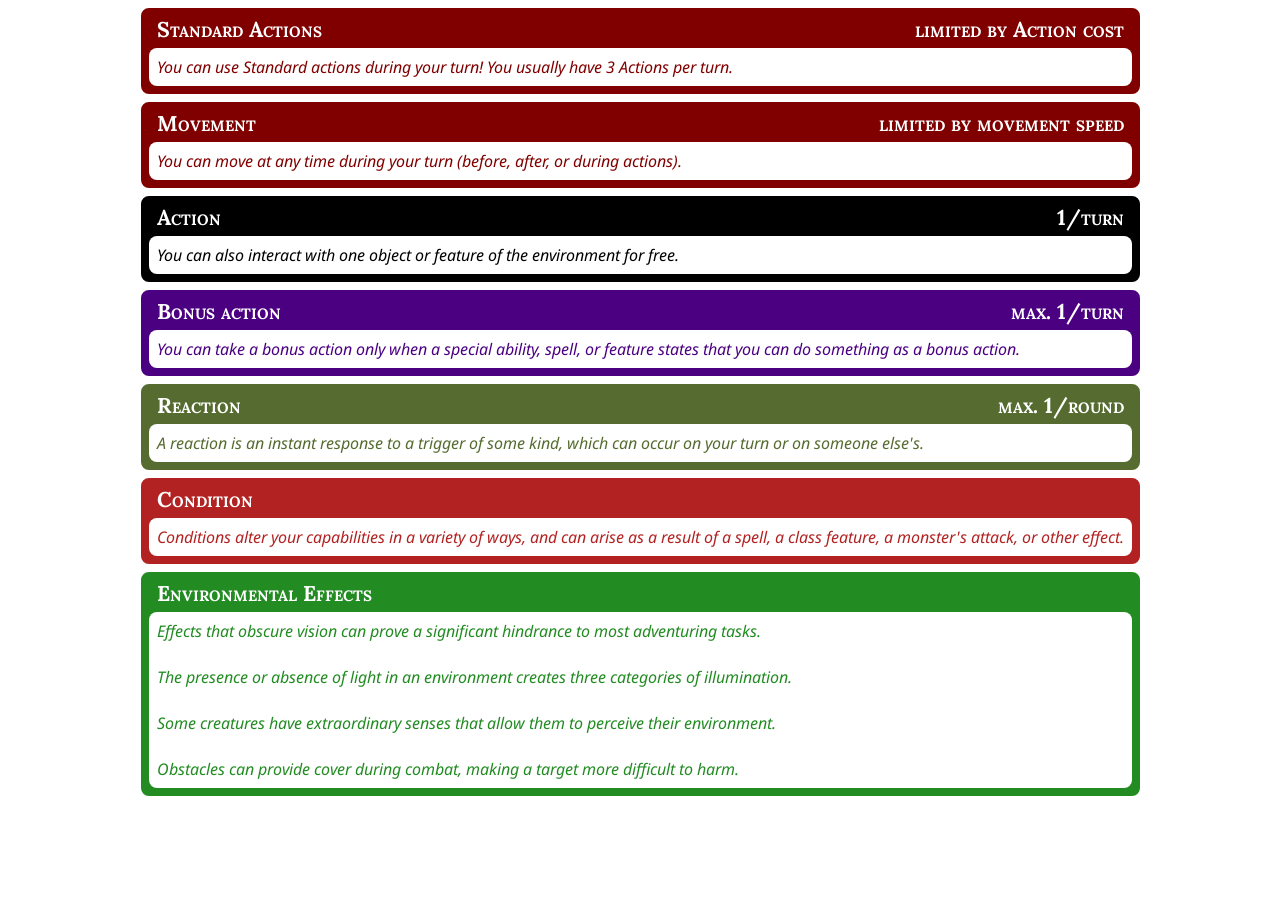
==== quickref.html @ fcac0eba "added bare minimum to get standard actions working" ====
<!DOCTYPE html>
<html lang="en">
<head>
    <meta charset="utf-8" />
    <meta name=viewport content="width=device-width, initial-scale=1">
    <title>D&D 5e quick reference</title>
    <!-- CSS -->
    <link rel="stylesheet" type="text/css" href="css/quickref.css">
    <link rel="stylesheet" type="text/css" href="css/icons.css">
    <!-- Fonts -->
    <link href='https://fonts.googleapis.com/css?family=Noto+Sans:400,700,400italic,700italic' rel='stylesheet' type='text/css'>
    <link href='https://fonts.googleapis.com/css?family=Lora:700' rel='stylesheet' type='text/css'>
    <!-- Javascript -->
    <script type="text/javascript" src="js/jquery/jquery.min.js" charset="utf-8"></script>
</head>
<body class="page-background">
    <div class="page fontsize" data-size="fullscreen">
        <div id="section-standard" class="section-container">
            <div class="section-title">
                Standard Actions <span class="float-right">limited by Action cost</span>
            </div>
            <div class="section-content">
                <div class="section-row section-subtitle text fontsize">
                    You can use Standard actions during your turn! You usually have 3 Actions per turn.
                </div>
                <div class="section-row" id="standard_actions">
                </div>
            </div>
        </div>


        <!-- Movement section -->
        <div id="section-movement" class="section-container">
            <div class="section-title">
                Movement <span class="float-right">limited by movement speed</span>
            </div>
            <div class="section-content">
                <div class="section-row section-subtitle text fontsize">
                    You can move at any time during your turn (before, after, or during actions).
                </div>
                <div class="section-row" id="basic-movement">
                </div>
            </div>
        </div>

        <!-- Action section -->
        <div id="section-action" class="section-container">
            <div class="section-title">
                Action <span class="float-right">1/turn</span>
            </div>
            <div class="section-content">
                <div class="section-row section-subtitle text fontsize">
                    You can also interact with one object or feature of the
                    environment for free.
                </div>
                <div class="section-row" id="basic-actions"></div>
            </div>
        </div>

        <!-- Bonus action section -->
        <div id="section-bonus-action" class="section-container">
            <div class="section-title">
                Bonus action <span class="float-right">max. 1/turn</span>
            </div>
            <div class="section-content">
                <div class="section-row section-subtitle text fontsize">
                    You can take a bonus action only when a special ability, spell, or feature
                    states that you can do something as a bonus action.
                </div>
                <div class="section-row" id="basic-bonus-actions"></div>
            </div>
        </div>

        <!-- Reaction section -->
        <div id="section-reaction" class="section-container">
            <div class="section-title">
                Reaction <span class="float-right">max. 1/round</span>
            </div>
            <div class="section-content">
                <div class="section-row section-subtitle text fontsize">
                    A reaction is an instant response to a trigger of some kind, which
                    can occur on your turn or on someone else's.
                </div>
                <div class="section-row" id="basic-reactions"></div>
            </div>
        </div>

        <!-- Condition section -->
        <div id="section-condition" class="section-container">
            <div class="section-title">
                Condition
            </div>
            <div class="section-content">
                <div class="section-row section-subtitle text fontsize">
                    Conditions alter your capabilities in a variety of ways, and can arise as a result of a spell, a class feature, a monster's attack, or other effect.
                </div>
                <div class="section-row" id="basic-conditions"></div>
            </div>
        </div>
        
        <!-- Environmental section -->
        <div id="section-environment" class="section-container">
            <div class="section-title">
                Environmental Effects
            </div>
            <div class="section-content">
                <div class="section-row section-subtitle text fontsize">
                    Effects that obscure vision can prove a significant hindrance to most adventuring tasks.
                </div>
                <div class="section-row" id="environment-obscurance"></div>
                <div class="section-row section-subtitle text fontsize">
                    The presence or absence of light in an environment creates three categories of illumination.
                </div>
                <div class="section-row" id="environment-light"></div>
                <div class="section-row section-subtitle text fontsize">
                    Some creatures have extraordinary senses that allow them to perceive their environment.
                </div>
                <div class="section-row" id="environment-vision"></div>
                <div class="section-row section-subtitle text fontsize">
                    Obstacles can provide cover during combat, making a target more difficult to harm.
                </div>
                <div class="section-row" id="environment-cover"></div>
            </div>
        </div>

    </div>

    <!-- Modal -->
    <div class="modal" id="modal" tabindex="-1">
        <div class="modal-backdrop" id="modal-backdrop"></div>
        <div class="modal-dialog modalsize">
            <div class="section-container modal-container" id="modal-container">
                <div class="section-title" id="modal-title">
                    Modal title<span class="float-right">Action</span>
                </div>
                <div class="section-content">
                    <div class="section-row section-subtitle text" id="modal-subtitle">
                        Subtitle
                    </div>
                    <div class="section-row text">
                        <div id="modal-bullets">
                        </div>
                    </div>
                    <div class="section-row text" id="modal-reference">
                    </div>
                </div>
            </div>
        </div>
    </div>

    <!-- Data -->
    <script type="text/javascript" src="js/data_standard.js" charset="utf-8"></script>
    <script type="text/javascript" src="js/data_movement.js" charset="utf-8"></script>
    <script type="text/javascript" src="js/data_action.js" charset="utf-8"></script>
    <script type="text/javascript" src="js/data_bonusaction.js" charset="utf-8"></script>
    <script type="text/javascript" src="js/data_reaction.js" charset="utf-8"></script>
    <script type="text/javascript" src="js/data_condition.js" charset="utf-8"></script>
    <script type="text/javascript" src="js/data_environment.js" charset="utf-8"></script>
    <script type="text/javascript" src="js/quickref.js" charset="utf-8"></script>
</body>
</html>
---- css/quickref.css ----
/* ------------------------------------------------------------------------- */
/* Sections */
/* ------------------------------------------------------------------------- */
.section-container {
    border: 8px solid;
    border-radius: 8px;
    box-sizing: border-box;
    position: relative;
    display: flex;
    flex-direction: column;
    /*font-family: Arial;*/
    font-family: 'Noto Sans', 'Myriad Pro', Calibri, Helvetica, Arial, sans-serif;
    width:100%;
    margin-bottom:8px;
    page-break-inside: avoid;
}

.section-content {
    padding:8px;
    padding-bottom: 0;
    border-radius: 8px;
    margin-top: 0;
    background-color: white;
    border-color: inherit;
    font-size: inherit;
}

.section-title {
    height: 32px;
    padding-left: 8px;
    padding-right: 8px;
    font-family: Lora, 'Calisto MT', 'Bookman Old Style', Bookman, 'Goudy Old Style', Garamond, 'Hoefler Text', 'Bitstream Charter', Georgia, serif;
    font-variant: small-caps;
    font-weight: bold;
    background-color: inherit;
    color: white;
    font-size: 16pt;
}

.float-right {
    float: right;
}

.section-subtitle, #modal-reference {
    display: block;
    margin-bottom: 8px;
    font-size: inherit;
    font-style: italic;
}

#modal-reference {
    margin-top: 1em;
}

.section-row {
    font-size: inherit;
}

.section-row:before, .section-row:after{
    display: table;
    content: " ";
    clear: both;
}

.section-row + .section-subtitle {
    margin-top: 1em;
}

/* ------------------------------------------------------------------------- */
/* Items */
/* ------------------------------------------------------------------------- */

.item {
    margin-bottom: 8px;
    float: left;
    display: flex;
    font-size: inherit;
    vertical-align: top;
    box-sizing: border-box;
    cursor: pointer;
}

.item-icon {
    float: left;
    flex: 0 0 auto;
    background-repeat: no-repeat;
    background-size: contain;
    box-sizing: border-box;
    border-radius: 4px;
    display: inline-block;
    margin-right: 4px;
}

.item-title {
    font-weight: bold;
    font-size: inherit;
    overflow: hidden;
    text-overflow: ellipsis;
    white-space: nowrap;
}

.item-desc {
    font-style: italic;
    font-size: inherit;
    overflow: hidden;
    text-overflow: ellipsis;
    white-space: nowrap;
}

.item-text-container {
    flex: 1;
    padding-right: 4px;
    font-size: inherit;
    height: 100%;
}


/* ------------------------------------------------------------------------- */
/* Colors */
/* ------------------------------------------------------------------------- */
#section-standard, #section-standard .item-icon {
    background-color: maroon;
    border-color: maroon;
}
#section-standard .text {
    color: maroon;
}

#section-movement, #section-movement .item-icon {
    background-color: maroon;
    border-color: maroon;
}
#section-movement .text {
    color: maroon;
}

#section-action, #section-action .item-icon {
    background-color: black;
    border-color: black;
}
#section-action .text {
    color: black;
}

#section-bonus-action, #section-bonus-action .item-icon {
    background-color: indigo;
    border-color: indigo;
}
#section-bonus-action .text {
    color: indigo;
}

#section-reaction, #section-reaction .item-icon {
    background-color: DarkOliveGreen ;
    border-color: DarkOliveGreen ;
}
#section-reaction .text {
    color: DarkOliveGreen ;
}

#section-condition, #section-condition .item-icon {
    background-color: FireBrick;
    border-color: FireBrick;
}
#section-condition .text {
    color: FireBrick;
}

#section-environment, #section-environment .item-icon {
    background-color: ForestGreen;
    border-color: ForestGreen;
}
#section-environment .text {
    color: ForestGreen;
}


/* ------------------------------------------------------------------------- */
/* Page container */
/* ------------------------------------------------------------------------- */

body {
    display: flex;
    justify-content:center;
    align-content:center;
}

/* ------------------------------------------------------------------------- */
/* Misc */
/* ------------------------------------------------------------------------- */

.hidden {
    display: none;
}

ul {
    padding-left: 20px;
}

p, hr {
    margin-top: 0.5em;
    margin-bottom: 0.5em;
}

hr {
    border: 0px;
    border-top: 1px solid gray;
}

p:first-child {
    margin-top: 1em;
}

/* ------------------------------------------------------------------------- */
/* Modal */
/* ------------------------------------------------------------------------- */
.modal-open {
    overflow: hidden;
}

.modal-open .modal {
    overflow-x: hidden;
    overflow-y: auto;
}

.modal {
    position: fixed;
    top: 0;
    right: 0;
    bottom: 0;
    left: 0;
    z-index: 1040;
    overflow: hidden;
    outline: 0;
    display: none;
}

.modal-visible {
    display: block;
}

.modal-dialog {
    position: relative;
    width: auto;
    margin: 8px;
}

.modal-backdrop {
    position: absolute;
    top: 0;
    right: 0;
    left: 0;
    background-color: #888;
    opacity: .75;
    overflow: hidden;
}

.modal-container {
    background-clip: padding-box;
    outline: 0;
    box-shadow: 0 3px 9px rgba(0,0,0,.5);
}

.modal-footer {
    padding: 15px;
    text-align: right;
    border-top: 1px solid #e5e5e5;
}


/* ------------------------------------------------------------------------- */
/* Viewport sizes */
/* ------------------------------------------------------------------------- */

/* Smart phone, portrait */
@media (min-width:    0px) and (max-width:  479px) {
    .fontsize { font-size: 12pt; } 
    .iconsize { width: 44px; height: 44px;} 
    .itemsize { height: 44px; width: 100%; } 
    .modalsize {} 
}

/* Smart phone, landscape */
@media (min-width:  480px) and (max-width:  767px) {
    .fontsize { font-size: 11pt; }
    .iconsize { width: 40px; height: 40px;}
    .itemsize { height: 40px; width:  50%; }
    .modalsize {}
}

/* Tablet, portrait */
@media (min-width:  768px) and (max-width:  991px) {
    .fontsize { font-size: 11pt; }
    .iconsize { width: 40px; height: 40px;}
    .itemsize { height: 40px; width:  33%; }
    .modalsize { width: 600px; margin: 30px auto; }
}

/* Tablet, landscape */
@media (min-width:  992px) and (max-width: 1199px) {
    .fontsize { font-size: 12pt; }
    .iconsize { width: 44px; height: 44px;}
    .itemsize { height: 44px; width:  33%; }
    .modalsize { width: 600px; margin: 30px auto; }
}

/* Small desktop screen */
@media (min-width: 1200px) and (max-width: 1599px) {
    .fontsize { font-size: 12pt; }
    .iconsize { width: 44px; height: 44px;}
    .itemsize { height: 44px; width:  25%; }
    .modalsize { width: 600px; margin: 30px auto; }
}

/* Large desktop screen */
@media (min-width: 1600px) {
    .fontsize { font-size: 12pt; }
    .iconsize { width: 44px; height: 44px;}
    .itemsize { height: 44px; width:  20%; }
    .modalsize { width: 600px; margin: 30px auto; }
}

/* Print */
@media print {
    .fontsize { font-size: 10pt; }
    .iconsize { width: 36px; height: 36px;}
    .itemsize { height: 36px; width:  33%; }
    .modalsize {}
}
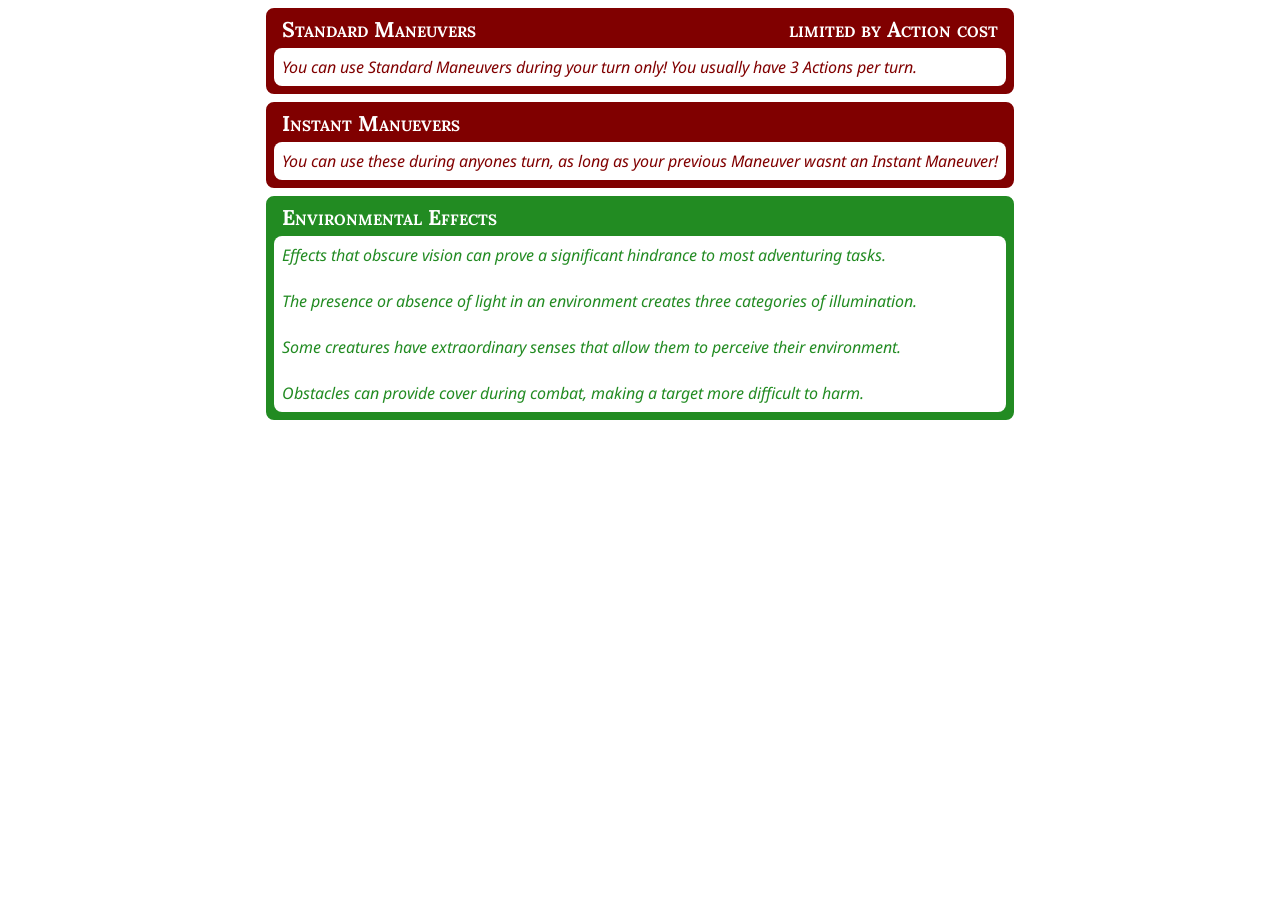
==== commit bf52a2ad: "added instant maneuvers, deleted dnd5e data" ====
--- a/quickref.html
+++ b/quickref.html
@@ -17,86 +17,30 @@
     <div class="page fontsize" data-size="fullscreen">
         <div id="section-standard" class="section-container">
             <div class="section-title">
-                Standard Actions <span class="float-right">limited by Action cost</span>
+                Standard Maneuvers <span class="float-right">limited by Action cost</span>
             </div>
             <div class="section-content">
                 <div class="section-row section-subtitle text fontsize">
-                    You can use Standard actions during your turn! You usually have 3 Actions per turn.
+                    You can use Standard Maneuvers during your turn only! You usually have 3 Actions per turn.
                 </div>
                 <div class="section-row" id="standard_actions">
                 </div>
             </div>
         </div>
 
-
-        <!-- Movement section -->
-        <div id="section-movement" class="section-container">
+        <div id="section-instant" class="section-container">
             <div class="section-title">
-                Movement <span class="float-right">limited by movement speed</span>
+                Instant Manuevers
             </div>
             <div class="section-content">
                 <div class="section-row section-subtitle text fontsize">
-                    You can move at any time during your turn (before, after, or during actions).
+                    You can use these during anyones turn, as long as your previous Maneuver wasnt an Instant Maneuver!
                 </div>
-                <div class="section-row" id="basic-movement">
+                <div class="section-row" id="instant_actions">
                 </div>
             </div>
         </div>
 
-        <!-- Action section -->
-        <div id="section-action" class="section-container">
-            <div class="section-title">
-                Action <span class="float-right">1/turn</span>
-            </div>
-            <div class="section-content">
-                <div class="section-row section-subtitle text fontsize">
-                    You can also interact with one object or feature of the
-                    environment for free.
-                </div>
-                <div class="section-row" id="basic-actions"></div>
-            </div>
-        </div>
-
-        <!-- Bonus action section -->
-        <div id="section-bonus-action" class="section-container">
-            <div class="section-title">
-                Bonus action <span class="float-right">max. 1/turn</span>
-            </div>
-            <div class="section-content">
-                <div class="section-row section-subtitle text fontsize">
-                    You can take a bonus action only when a special ability, spell, or feature
-                    states that you can do something as a bonus action.
-                </div>
-                <div class="section-row" id="basic-bonus-actions"></div>
-            </div>
-        </div>
-
-        <!-- Reaction section -->
-        <div id="section-reaction" class="section-container">
-            <div class="section-title">
-                Reaction <span class="float-right">max. 1/round</span>
-            </div>
-            <div class="section-content">
-                <div class="section-row section-subtitle text fontsize">
-                    A reaction is an instant response to a trigger of some kind, which
-                    can occur on your turn or on someone else's.
-                </div>
-                <div class="section-row" id="basic-reactions"></div>
-            </div>
-        </div>
-
-        <!-- Condition section -->
-        <div id="section-condition" class="section-container">
-            <div class="section-title">
-                Condition
-            </div>
-            <div class="section-content">
-                <div class="section-row section-subtitle text fontsize">
-                    Conditions alter your capabilities in a variety of ways, and can arise as a result of a spell, a class feature, a monster's attack, or other effect.
-                </div>
-                <div class="section-row" id="basic-conditions"></div>
-            </div>
-        </div>
         
         <!-- Environmental section -->
         <div id="section-environment" class="section-container">
@@ -150,11 +94,7 @@
 
     <!-- Data -->
     <script type="text/javascript" src="js/data_standard.js" charset="utf-8"></script>
-    <script type="text/javascript" src="js/data_movement.js" charset="utf-8"></script>
-    <script type="text/javascript" src="js/data_action.js" charset="utf-8"></script>
-    <script type="text/javascript" src="js/data_bonusaction.js" charset="utf-8"></script>
-    <script type="text/javascript" src="js/data_reaction.js" charset="utf-8"></script>
-    <script type="text/javascript" src="js/data_condition.js" charset="utf-8"></script>
+    <script type="text/javascript" src="js/data_instant.js" charset="utf-8"></script>
     <script type="text/javascript" src="js/data_environment.js" charset="utf-8"></script>
     <script type="text/javascript" src="js/quickref.js" charset="utf-8"></script>
 </body>
--- a/css/quickref.css
+++ b/css/quickref.css
@@ -126,6 +126,14 @@
     color: maroon;
 }
 
+#section-instant, #section-instant .item-icon {
+    background-color: maroon;
+    border-color: maroon;
+}
+#section-instant .text {
+    color: maroon;
+}
+
 #section-movement, #section-movement .item-icon {
     background-color: maroon;
     border-color: maroon;
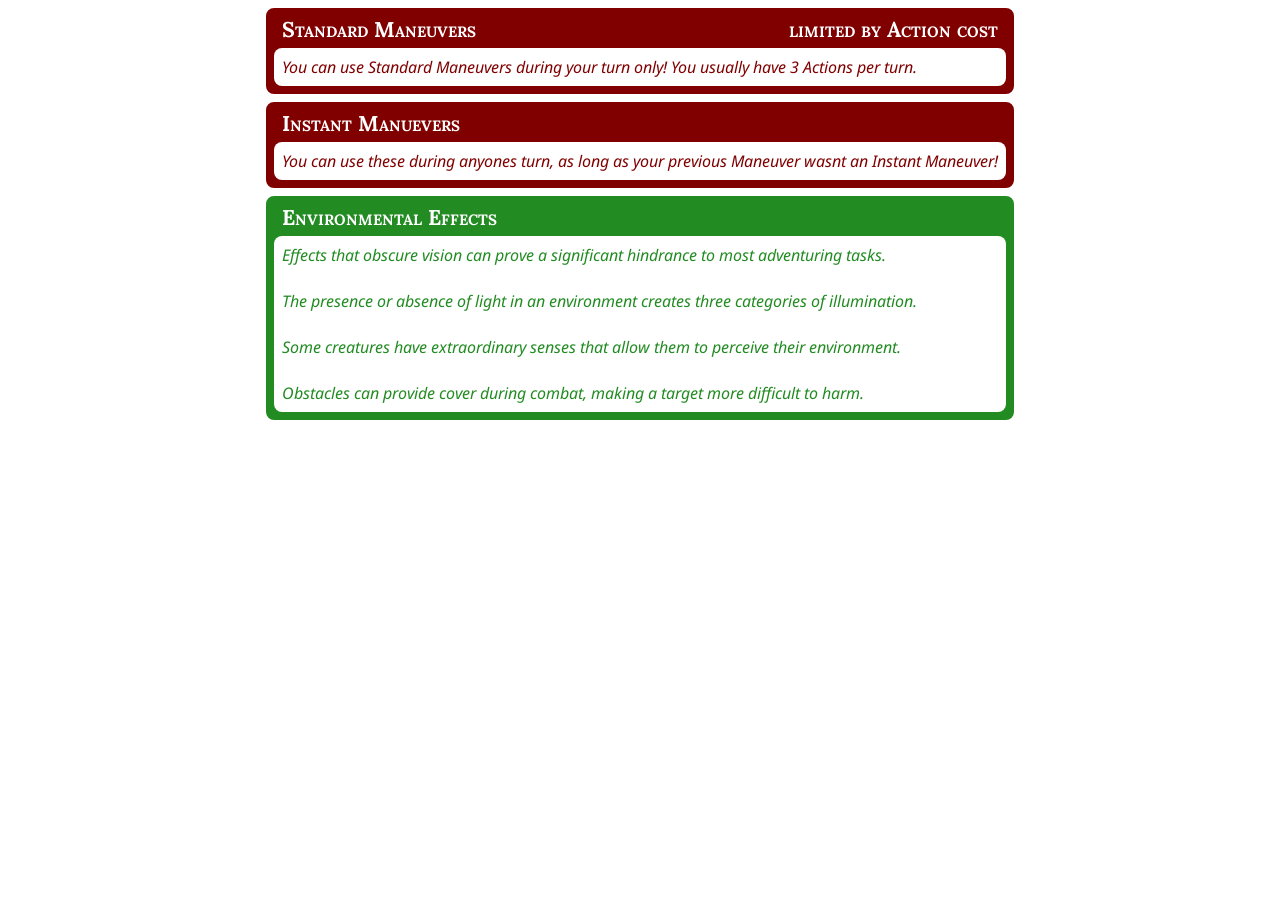
==== commit f76e44e3: "redirecting to the main page" ====
--- a/quickref.html
+++ b/quickref.html
@@ -3,7 +3,7 @@
 <head>
     <meta charset="utf-8" />
     <meta name=viewport content="width=device-width, initial-scale=1">
-    <title>D&D 5e quick reference</title>
+    <title>DBU 0.9.1 quick reference</title>
     <!-- CSS -->
     <link rel="stylesheet" type="text/css" href="css/quickref.css">
     <link rel="stylesheet" type="text/css" href="css/icons.css">
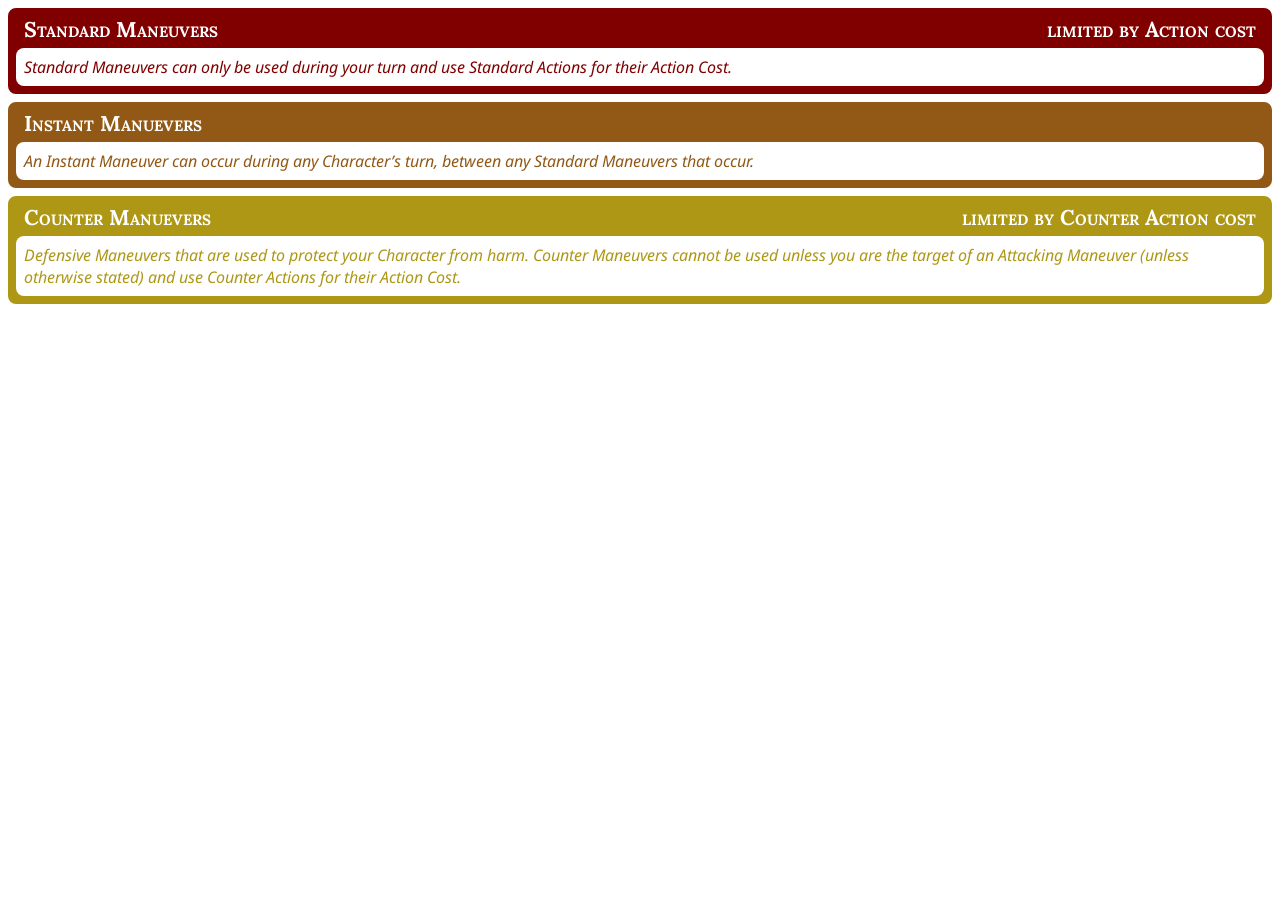
==== commit d5237583: "added counter, commented environment" ====
--- a/quickref.html
+++ b/quickref.html
@@ -21,7 +21,7 @@
             </div>
             <div class="section-content">
                 <div class="section-row section-subtitle text fontsize">
-                    You can use Standard Maneuvers during your turn only! You usually have 3 Actions per turn.
+                    Standard Maneuvers can only be used during your turn and use Standard Actions for their Action Cost.
                 </div>
                 <div class="section-row" id="standard_actions">
                 </div>
@@ -34,15 +34,28 @@
             </div>
             <div class="section-content">
                 <div class="section-row section-subtitle text fontsize">
-                    You can use these during anyones turn, as long as your previous Maneuver wasnt an Instant Maneuver!
+                    An Instant Maneuver can occur during any Character’s turn, between any Standard Maneuvers that occur.
                 </div>
                 <div class="section-row" id="instant_actions">
                 </div>
             </div>
         </div>
 
+        <div id="section-counter" class="section-container">
+            <div class="section-title">
+                Counter Manuevers <span class="float-right">limited by Counter Action cost</span>
+            </div>
+            <div class="section-content">
+                <div class="section-row section-subtitle text fontsize">
+                    Defensive Maneuvers that are used to protect your Character from harm. Counter Maneuvers cannot be used unless you are the target of an Attacking Maneuver (unless otherwise stated) and use Counter Actions for their Action Cost.
+                </div>
+                <div class="section-row" id="counter_actions">
+                </div>
+            </div>
+        </div>
         
         <!-- Environmental section -->
+        <!--
         <div id="section-environment" class="section-container">
             <div class="section-title">
                 Environmental Effects
@@ -66,7 +79,7 @@
                 <div class="section-row" id="environment-cover"></div>
             </div>
         </div>
-
+        -->
     </div>
 
     <!-- Modal -->
@@ -95,7 +108,8 @@
     <!-- Data -->
     <script type="text/javascript" src="js/data_standard.js" charset="utf-8"></script>
     <script type="text/javascript" src="js/data_instant.js" charset="utf-8"></script>
-    <script type="text/javascript" src="js/data_environment.js" charset="utf-8"></script>
+    <script type="text/javascript" src="js/data_counter.js" charset="utf-8"></script>
+    <!--<script type="text/javascript" src="js/data_environment.js" charset="utf-8"></script>-->
     <script type="text/javascript" src="js/quickref.js" charset="utf-8"></script>
 </body>
 </html>
--- a/css/quickref.css
+++ b/css/quickref.css
@@ -127,51 +127,19 @@
 }
 
 #section-instant, #section-instant .item-icon {
-    background-color: maroon;
-    border-color: maroon;
+    background-color: rgb(145, 89, 21);
+    border-color: rgb(145, 89, 21);
 }
 #section-instant .text {
-    color: maroon;
-}
-
-#section-movement, #section-movement .item-icon {
-    background-color: maroon;
-    border-color: maroon;
-}
-#section-movement .text {
-    color: maroon;
-}
-
-#section-action, #section-action .item-icon {
-    background-color: black;
-    border-color: black;
-}
-#section-action .text {
-    color: black;
-}
-
-#section-bonus-action, #section-bonus-action .item-icon {
-    background-color: indigo;
-    border-color: indigo;
-}
-#section-bonus-action .text {
-    color: indigo;
-}
-
-#section-reaction, #section-reaction .item-icon {
-    background-color: DarkOliveGreen ;
-    border-color: DarkOliveGreen ;
-}
-#section-reaction .text {
-    color: DarkOliveGreen ;
-}
-
-#section-condition, #section-condition .item-icon {
-    background-color: FireBrick;
-    border-color: FireBrick;
-}
-#section-condition .text {
-    color: FireBrick;
+    color: rgb(145, 89, 21);
+}
+
+#section-counter, #section-counter .item-icon {
+    background-color: rgb(173, 151, 21);
+    border-color: rgb(173, 151, 21);
+}
+#section-counter .text {
+    color: rgb(173, 151, 21);
 }
 
 #section-environment, #section-environment .item-icon {
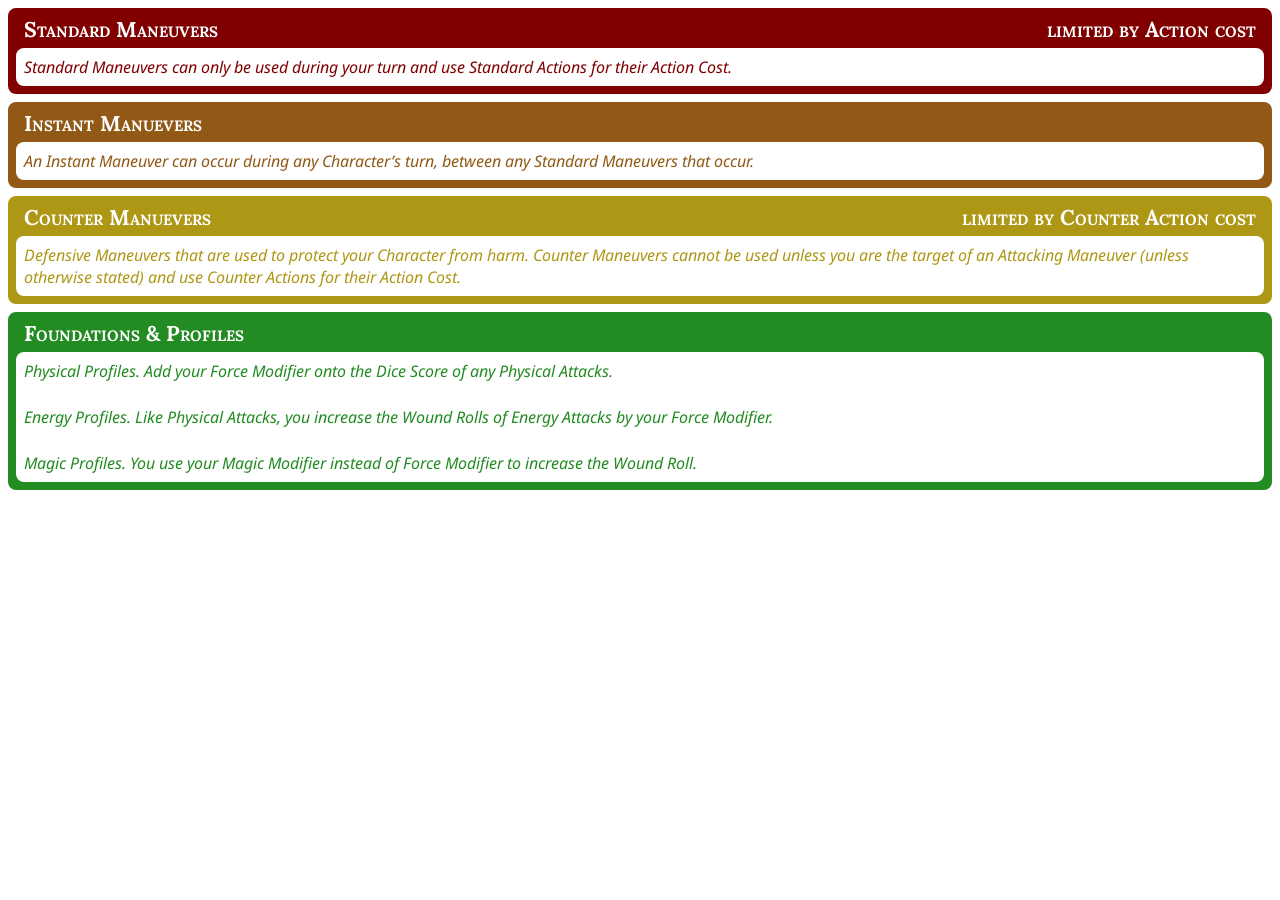
==== commit 66881ffd: "added foundations & profiles" ====
--- a/quickref.html
+++ b/quickref.html
@@ -54,32 +54,27 @@
             </div>
         </div>
         
-        <!-- Environmental section -->
-        <!--
-        <div id="section-environment" class="section-container">
+
+        <div id="section-attacks" class="section-container">
             <div class="section-title">
-                Environmental Effects
+                Foundations & Profiles
             </div>
             <div class="section-content">
                 <div class="section-row section-subtitle text fontsize">
-                    Effects that obscure vision can prove a significant hindrance to most adventuring tasks.
+                    Physical Profiles. Add your Force Modifier onto the Dice Score of any Physical Attacks.
                 </div>
-                <div class="section-row" id="environment-obscurance"></div>
+                <div class="section-row" id="physical_profiles"></div>
                 <div class="section-row section-subtitle text fontsize">
-                    The presence or absence of light in an environment creates three categories of illumination.
+                    Energy Profiles. Like Physical Attacks, you increase the Wound Rolls of Energy Attacks by your Force Modifier.
                 </div>
-                <div class="section-row" id="environment-light"></div>
+                <div class="section-row" id="energy_profiles"></div>
                 <div class="section-row section-subtitle text fontsize">
-                    Some creatures have extraordinary senses that allow them to perceive their environment.
+                    Magic Profiles. You use your Magic Modifier instead of Force Modifier to increase the Wound Roll.
                 </div>
-                <div class="section-row" id="environment-vision"></div>
-                <div class="section-row section-subtitle text fontsize">
-                    Obstacles can provide cover during combat, making a target more difficult to harm.
-                </div>
-                <div class="section-row" id="environment-cover"></div>
+                <div class="section-row" id="magic_profiles"></div>
             </div>
         </div>
-        -->
+        
     </div>
 
     <!-- Modal -->
@@ -109,6 +104,8 @@
     <script type="text/javascript" src="js/data_standard.js" charset="utf-8"></script>
     <script type="text/javascript" src="js/data_instant.js" charset="utf-8"></script>
     <script type="text/javascript" src="js/data_counter.js" charset="utf-8"></script>
+    <script type="text/javascript" src="js/data_attacks.js" charset="utf-8"></script>
+
     <!--<script type="text/javascript" src="js/data_environment.js" charset="utf-8"></script>-->
     <script type="text/javascript" src="js/quickref.js" charset="utf-8"></script>
 </body>
--- a/css/quickref.css
+++ b/css/quickref.css
@@ -142,13 +142,14 @@
     color: rgb(173, 151, 21);
 }
 
-#section-environment, #section-environment .item-icon {
+#section-attacks, #section-attacks .item-icon {
     background-color: ForestGreen;
     border-color: ForestGreen;
 }
-#section-environment .text {
+#section-attacks .text {
     color: ForestGreen;
 }
+
 
 
 /* ------------------------------------------------------------------------- */
